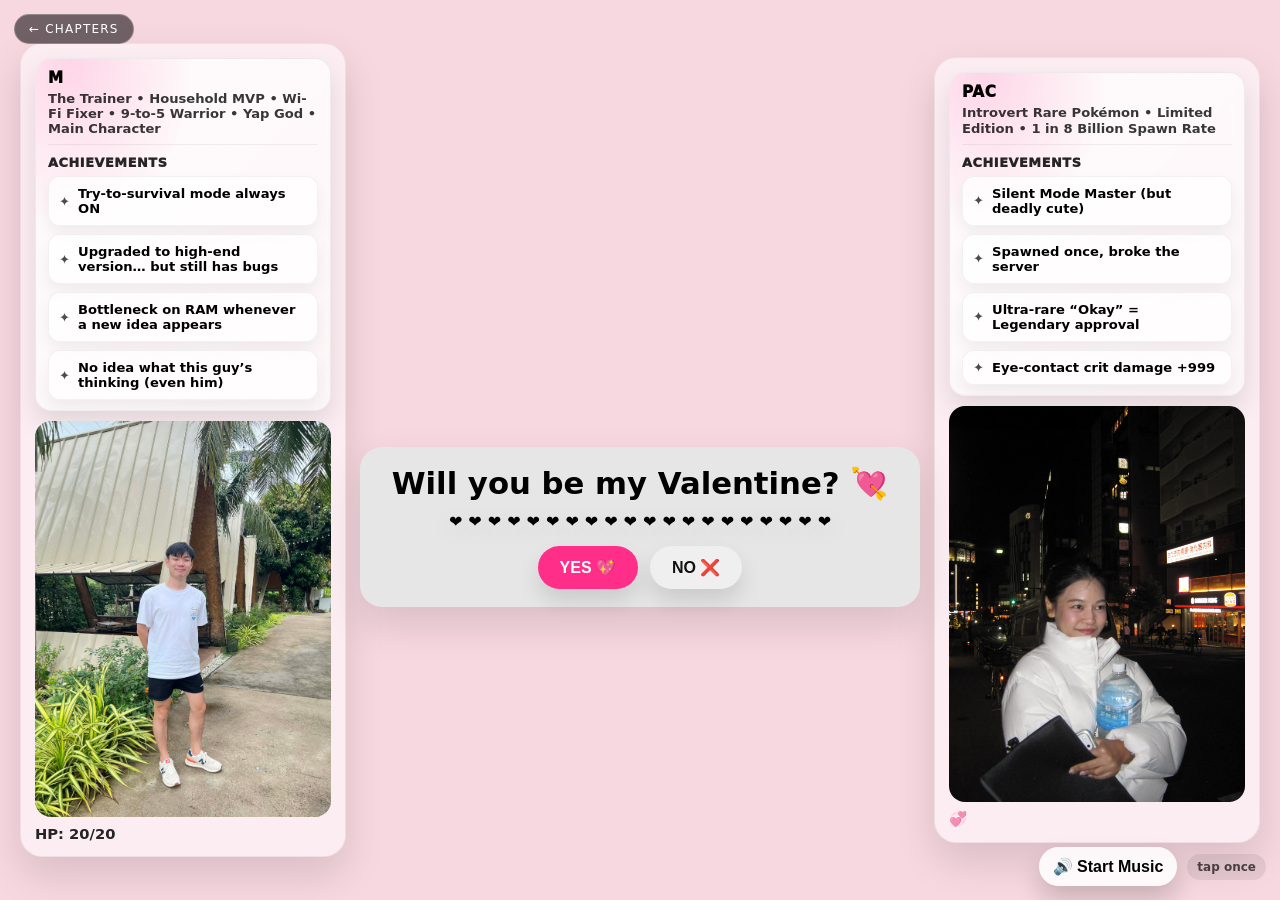
==== chapters/01-valentine/index.html @ fd8ff3a6 "refactor: move valentine page into chapters/01-valentine with rebased asset paths" ====
<!doctype html>
<html lang="en">
<head>
<meta charset="utf-8" />
<meta name="viewport" content="width=device-width,initial-scale=1" />
<title>Be My Valentine 💘</title>

<style>
  :root{
    --bg: #f7d7e0;
    --card: #e6e6e6;
    --pink: #ff2e88;
    --shadow: 0 18px 40px rgba(0,0,0,0.12);
  }

  *{ box-sizing:border-box; }

  body{
    margin:0;
    min-height:100svh;
    background: var(--bg);
    font-family: system-ui, -apple-system, Segoe UI, Roboto, Arial, sans-serif;
    overflow:hidden;
    transition:0.25s;
  }

  /* ===== Stage layout (centered + safe width) ===== */
  .stage{
    position:fixed;
    inset:0;
    display:flex;
    align-items:center;
    justify-content:center;
    padding: 16px;
  }
  .stage-inner{
    width: min(1240px, 100%);
    display:grid;
    grid-template-columns: minmax(260px, 1fr) minmax(320px, 560px) minmax(260px, 1fr);
    align-items:center;
    justify-items:center;
    gap: 14px;
  }

  .side{
    display:flex;
    justify-content:center;
    align-items:center;
    width:100%;
  }

  .person{
    width: min(380px, 100%);
    background: rgba(255,255,255,0.55);
    border: 1px solid rgba(0,0,0,0.06);
    border-radius: 22px;
    padding: 14px;
    box-shadow: var(--shadow);
    transition: opacity .25s ease, filter .25s ease, transform .25s ease;
  }

  .img-wrap img{
    width: 100%;
    height: clamp(260px, 44vh, 420px);
    object-fit: cover;
    border-radius: 16px;
    display:block;
  }

  .label{
    margin-top: 8px;
    font-size: .92rem;
    font-weight: 900;
    opacity: .85;
    display:flex;
    justify-content: space-between;
    align-items:center;
    gap: 10px;
  }

  /* male fades out with HP */
  .faint-1{ opacity:.90; filter: blur(.2px); }
  .faint-2{ opacity:.80; filter: blur(.4px); }
  .faint-3{ opacity:.70; filter: blur(.6px); }
  .faint-4{ opacity:.60; filter: blur(.8px); }
  .faint-5{ opacity:.50; filter: blur(1px); }
  .faint-6{ opacity:.40; filter: blur(1.2px); }
  .faint-7{ opacity:.30; filter: blur(1.4px); transform: scale(.99); }
  .faint-8{ opacity:.20; filter: blur(1.8px); transform: scale(.98); }
  .gone { opacity:0; pointer-events:none; transform: scale(.96); filter: blur(3px); }

  /* ===== Center card ===== */
  .card{
    width: 100%;
    background: var(--card);
    padding: 18px 18px;
    border-radius: 22px;
    box-shadow: var(--shadow);
    text-align:center;
    position:relative;
  }

  h1{
    margin:0 0 12px;
    font-size: clamp(20px, 2.4vw, 36px);
    font-weight: 900;
  }

  /* ===== HUD (compact, clean) ===== */
  .hud{
    margin-bottom: 10px;
    padding: 10px 12px;
    border-radius: 16px;
    background: linear-gradient(135deg, rgba(255,255,255,0.76), rgba(255,255,255,0.50));
    border: 1px solid rgba(0,0,0,0.06);
    backdrop-filter: blur(10px);
    -webkit-backdrop-filter: blur(10px);
    box-shadow: 0 12px 26px rgba(0,0,0,0.10);
    position: relative;
    overflow:hidden;
  }
  .hud::before{
    content:"";
    position:absolute;
    inset:-40px;
    background: radial-gradient(60% 70% at 20% 10%, rgba(255,46,136,0.18), transparent 55%);
    pointer-events:none;
  }
  .hud-top{
    position:relative;
    display:flex;
    flex-direction:column;
    gap: 4px;
    padding-bottom: 8px;
    border-bottom: 1px solid rgba(0,0,0,0.06);
  }
  .hud-name{
    font-weight: 1000;
    font-size: .95rem;
    letter-spacing: .6px;
    text-transform: uppercase;
  }
  .hud-title{
    font-weight: 850;
    font-size: .82rem;
    opacity: .78;
    line-height: 1.15;
  }
  .hud-section{
    position:relative;
    margin-top: 10px;
  }
  .hud-head{
    font-weight: 1000;
    font-size: .80rem;
    letter-spacing: .6px;
    opacity: .85;
    margin-bottom: 6px;
    text-transform: uppercase;
  }

  .hud-list{
    list-style: none;
    padding:0;
    margin:0;
    display:flex;
    flex-direction:column;
    gap:8px;
  }
  .hud-list li{
    font-weight: 850;
    font-size: .82rem;
    padding: 9px 10px;
    border-radius: 12px;
    background: rgba(255,255,255,0.72);
    border: 1px solid rgba(0,0,0,0.05);
    box-shadow: 0 8px 16px rgba(0,0,0,0.06);
    display:flex;
    align-items:center;
    gap:8px;
  }
  .hud-list li::before{
    content:"✦";
    opacity:.7;
  }

  .hp{
    display:flex;
    justify-content:center;
    align-items:center;
    flex-wrap:wrap;
    gap:6px;
    margin: 10px 0 16px;
  }
  .hp span{
    font-size: 16px;
    line-height: 1;
    filter: drop-shadow(0 6px 10px rgba(0,0,0,0.10));
    transition: transform .12s ease, opacity .12s ease;
  }
  .hp .lost{ opacity:.18; transform: scale(.92); }

  .row{
    display:flex;
    gap:12px;
    justify-content:center;
    align-items:center;
    margin-top: 4px;
  }

  button{
    border:0;
    padding:12px 22px;
    font-size:16px;
    border-radius:999px;
    cursor:pointer;
    transition: transform .12s ease, box-shadow .12s ease, opacity .15s ease;
    box-shadow:0 12px 22px rgba(0,0,0,0.12);
    user-select:none;
  }

  #yes{
    background: var(--pink);
    color:#fff;
    font-weight:900;
    transform-origin: center;
    position: relative;
    z-index: 3;
  }

  #no{
    background:#efefef;
    color:#111;
    font-weight:800;
    position: relative;
    z-index: 2;
  }

  /* Shake */
  .shake{ animation:shake 0.25s; }
  @keyframes shake{
    0%{transform:translateX(0)}
    25%{transform:translateX(-7px)}
    50%{transform:translateX(7px)}
    75%{transform:translateX(-7px)}
    100%{transform:translateX(0)}
  }

  /* Hearts pop */
  .heart{
    position: fixed;
    font-size: 18px;
    pointer-events:none;
    animation: floatUp 1.05s ease-out forwards;
    opacity: .9;
    z-index: 99999;
  }
  @keyframes floatUp{
    0%{ transform: translateY(0) scale(1); opacity: .95; }
    100%{ transform: translateY(-90px) scale(1.4); opacity: 0; }
  }

  /* ===== LOADING overlay ===== */
  .final-overlay{
    position: fixed;
    inset: 0;
    background: radial-gradient(circle at center, rgba(255,46,136,0.55) 0%, rgba(0,0,0,0.92) 80%);
    display:flex;
    align-items:center;
    justify-content:center;
    flex-direction:column;
    gap:18px;
    z-index: 9997;
    opacity:0;
    pointer-events:none;
    transition: opacity .25s ease;
  }
  .final-overlay.show{
    opacity:1;
    pointer-events:auto;
  }
  .loading-text{
    color:white;
    font-weight:900;
    font-size: clamp(16px,3.5vw,34px);
    letter-spacing:1px;
    text-align:center;
    padding: 0 14px;
  }
  .heart-beat{
    font-size: 60px;
    animation: beat .8s infinite;
  }
  @keyframes beat{
    0%{transform:scale(1)}
    50%{transform:scale(1.2)}
    100%{transform:scale(1)}
  }

  /* ===== Mobile / small screens ===== */
  @media (max-width: 980px){
    body{ overflow:auto; }
    .stage{ position:relative; inset:auto; min-height:100svh; }
    .stage-inner{
      grid-template-columns: 1fr;
      grid-template-rows: auto auto auto;
      width: min(720px, 100%);
    }
    .card{ width: min(560px, 100%); }
  }

  /* ===== Audio helper (small button) ===== */
  .audio-fab{
    position: fixed;
    right: 14px;
    bottom: 14px;
    z-index: 10000;
    display:flex;
    gap:10px;
    align-items:center;
  }
  .audio-btn{
    border:0;
    border-radius:999px;
    padding:10px 14px;
    font-weight:900;
    cursor:pointer;
    background: rgba(255,255,255,0.88);
    box-shadow: 0 14px 26px rgba(0,0,0,0.18);
  }
  .audio-note{
    font-weight: 900;
    font-size: 12px;
    opacity: .7;
    background: rgba(0,0,0,0.10);
    padding: 6px 10px;
    border-radius: 999px;
  }

  /* ===== NEW: Center column wrapper ===== */
  .center-col{
    width: 100%;
    display:flex;
    flex-direction:column;
    align-items:center;
    gap: 14px;
  }

  /* ===== NEW: Cat Panel (red box area) ===== */
  .cat-panel{
    width: 100%;
    background: rgba(255,255,255,0.62);
    border: 1px solid rgba(0,0,0,0.06);
    border-radius: 22px;
    padding: 14px;
    box-shadow: var(--shadow);
    display:flex;
    align-items:center;
    gap: 14px;

    opacity:0;
    transform: translateY(6px);
    pointer-events:none;
    transition: .18s ease;
  }
  .cat-panel.show{
    opacity:1;
    transform: translateY(0);
  }
  .cat-panel img{
    width: 110px;
    height: 110px;
    border-radius: 18px;
    object-fit: cover;
    border: 1px solid rgba(0,0,0,0.08);
    box-shadow: 0 12px 20px rgba(0,0,0,0.12);
    flex: 0 0 auto;
  }
  .cat-panel .txt{
    min-width:0;
    display:flex;
    flex-direction:column;
    gap: 6px;
  }
  .cat-panel .title{
    font-weight: 1000;
    font-size: 1.05rem;
    line-height: 1.1;
  }
  .cat-panel .line{
    font-weight: 900;
    font-size: 1rem;
    opacity: .85;
    line-height: 1.2;
  }

  @media (max-width: 520px){
    .cat-panel img{ width: 88px; height: 88px; border-radius: 16px; }
    .cat-panel{ padding: 12px; border-radius: 18px; }
  }
</style>
</head>

<body>
  <a class="chapter-back" href="../../index.html?from=01-valentine"
     aria-label="back to chapters">&#8592; chapters</a>
  <style>
    .chapter-back{position:fixed;top:14px;left:14px;z-index:9999;padding:8px 14px;
      border-radius:999px;background:rgba(0,0,0,.55);color:#fff;text-decoration:none;
      font:500 12px/1 ui-sans-serif,system-ui;letter-spacing:.1em;text-transform:uppercase;
      backdrop-filter:blur(6px);border:1px solid rgba(255,255,255,.25)}
    .chapter-back:hover{background:rgba(0,0,0,.8)}
  </style>

  <div class="stage">
    <div class="stage-inner">
      <!-- Left: boy -->
      <div class="side">
        <div class="person" id="boyCard">
          <div class="hud">
            <div class="hud-top">
              <div class="hud-name">M</div>
              <div class="hud-title">The Trainer • Household MVP • Wi-Fi Fixer • 9-to-5 Warrior • Yap God • Main Character</div>
            </div>

            <div class="hud-section">
              <div class="hud-head">Achievements</div>
              <ul class="hud-list" id="boyAch">
                <li>Try-to-survival mode always ON</li>
                <li>Upgraded to high-end version… but still has bugs</li>
                <li>Bottleneck on RAM whenever a new idea appears</li>
                <!-- <li>Doesn’t know what’s going on… still great performance</li> -->
                <li>No idea what this guy’s thinking (even him)</li>
              </ul>
            </div>
          </div>

          <div class="img-wrap">
            <img src="assets/boy.jpg" alt="boy" />
          </div>

          <div class="label" id="hpText">HP: 20/20</div>
        </div>
      </div>

      <!-- Center -->
      <div class="center-col">
        <!-- Cat panel (red box area) -->
        <div class="cat-panel" id="catPanel" aria-live="polite">
          <img id="catPanelImg" src="assets/cat1.jpg" alt="cat" />
          <div class="txt">
            <div class="title" id="catPanelTitle">จิ๋วว รับไม่ด้ายย</div>
            <div class="line" id="catPanelLine"></div>
          </div>
        </div>

        <div class="card" id="card">
          <h1>Will you be my Valentine? 💘</h1>

          <div class="hp" id="hpBar" aria-label="HP hearts"></div>

          <div class="row" id="row">
            <button id="yes">YES 💖</button>
            <button id="no">NO ❌</button>
          </div>
        </div>
      </div>

      <!-- Right: girl -->
      <div class="side">
        <div class="person" id="girlCard">
          <div class="hud">
            <div class="hud-top">
              <div class="hud-name">PAC</div>
              <div class="hud-title">Introvert Rare Pokémon • Limited Edition • 1 in 8 Billion Spawn Rate</div>
            </div>

            <div class="hud-section">
              <div class="hud-head">Achievements</div>
              <ul class="hud-list">
                <li>Silent Mode Master (but deadly cute)</li>
                <li>Spawned once, broke the server</li>
                <li>Ultra-rare “Okay” = Legendary approval</li>
                <li>Eye-contact crit damage +999</li>
              </ul>
            </div>
          </div>

          <div class="img-wrap">
            <img src="assets/girl.jpg" alt="girl" />
          </div>

          <div class="label">
            <span style="opacity:.75;">💞</span>
          </div>
        </div>
      </div>
    </div>
  </div>

  <!-- Loading overlay -->
  <div class="final-overlay" id="finalOverlay">
    <div class="heart-beat">💖</div>
    <div class="loading-text" id="loadingText">...loading</div>
  </div>

  <!-- ===== Audio elements (put files in same folder) =====
       song1.mp3, song2.mp3, song3.mp3, Boom1.mp3, Boom2.mp3 -->
  <audio id="song1" src="assets/song1.mp3" preload="auto" loop></audio>
  <audio id="song2" src="assets/song2.mp3" preload="auto" loop></audio>
  <audio id="song3" src="assets/song3.mp3" preload="auto" loop></audio>

  <audio id="boom1" src="assets/boom1.mp3" preload="auto"></audio>
  <audio id="boom2" src="assets/boom2.mp3" preload="auto"></audio>
  
  <audio id="tingSound" src="assets/ting.mp3" preload="auto"></audio>


  <!-- small helper button for mobile autoplay rules -->
  <div class="audio-fab" id="audioFab">
    <button class="audio-btn" id="audioBtn">🔊 Start Music</button>
    <div class="audio-note">tap once</div>
  </div>

<script>
  const MAX_HP = 20;

  // All media for this chapter lives in ./assets/. Every asset reference in this
  // file goes through ASSETS so the folder can move without a hunt-and-peck edit.
  const ASSETS = "assets/";

  // =========================
  // ✅ Audio engine (DOM-independent)
  // =========================
  const audioState = {
    unlocked: false,
    currentKey: null,
    song: new Audio(),
    boom1: new Audio(ASSETS + "boom1.mp3"),
    boom2: new Audio(ASSETS + "boom2.mp3"),
    pop: new Audio(ASSETS + "pop.mp3"),
    songs: {
      song1: ASSETS + "song1.mp3",
      song2: ASSETS + "song2.mp3",
      song3: ASSETS + "song3.mp3",
    }
  };

  audioState.song.loop = true;
  audioState.song.preload = "auto";
  audioState.song.volume = 0.65;

  audioState.boom1.preload = "auto";
  audioState.boom2.preload = "auto";
  audioState.boom1.volume = 0.95;
  audioState.boom2.volume = 0.95;

  audioState.pop.preload = "auto";
  audioState.pop.volume = 0.8;

  function setFabVisible(visible){
    const fab = document.getElementById("audioFab");
    if (fab) fab.style.display = visible ? "flex" : "none";
  }

  async function unlockAudio(){
    if (audioState.unlocked) return;
    audioState.unlocked = true;

    try{
      audioState.song.src = audioState.songs.song1;
      audioState.song.volume = 0.01;
      await audioState.song.play();
      audioState.song.pause();
      audioState.song.currentTime = 0;
      audioState.song.volume = 0.65;
    }catch(e){}

    setFabVisible(false);
    await playSong("song1");
  }

  async function playSong(key){
    if (!audioState.unlocked) return;
    const url = audioState.songs[key];
    if (!url) return;

    if (audioState.currentKey === key && !audioState.song.paused) return;

    try{
      audioState.song.pause();
      audioState.song.currentTime = 0;
    }catch(e){}

    audioState.song.src = url;
    audioState.currentKey = key;

    try{ await audioState.song.play(); }catch(e){}
  }

  async function fadeOutSong(ms=250){
    const s = audioState.song;
    const start = s.volume ?? 0.65;
    const steps = 14;
    for (let i=0;i<steps;i++){
      s.volume = Math.max(0, start * (1 - (i+1)/steps));
      await new Promise(r=>setTimeout(r, ms/steps));
    }
    try{ s.pause(); }catch(e){}
    s.currentTime = 0;
    s.volume = start;
  }

  function waitForEnded(a, fallbackMs){
    return new Promise(resolve=>{
      let done = false;
      const finish = ()=>{
        if (done) return;
        done = true;
        a.removeEventListener("ended", finish);
        resolve();
      };
      a.addEventListener("ended", finish, {once:true});
      setTimeout(finish, fallbackMs);
    });
  }

  function playPop(){
  if (!audioState.unlocked) return; // กัน autoplay policy
  try{
    audioState.pop.pause();
    audioState.pop.currentTime = 0;
    audioState.pop.play();
  }catch(e){}
}


  async function playBoomSequence(){
    if (!audioState.unlocked) return;

    await fadeOutSong(220);

    try{
      audioState.boom1.currentTime = 0;
      await audioState.boom1.play();
    }catch(e){}
    await waitForEnded(audioState.boom1, 900);

    try{
      audioState.boom2.currentTime = 0;
      await audioState.boom2.play();
    }catch(e){}
    await waitForEnded(audioState.boom2, 900);
  }

  // =========================
  // Existing UI elements (page 1)
  // =========================
  let hp = MAX_HP;
  let noCount = 0;
  let fullMode = false;

  const yesBtn = document.getElementById("yes");
  const noBtn  = document.getElementById("no");
  const boyCard = document.getElementById("boyCard");
  const hpText = document.getElementById("hpText");
  const hpBar = document.getElementById("hpBar");

  // NEW: cat panel refs
  const catPanel = document.getElementById("catPanel");
  const catPanelImg = document.getElementById("catPanelImg");
  const catPanelTitle = document.getElementById("catPanelTitle");
  const catPanelLine = document.getElementById("catPanelLine");

  const messages = [
    "อะไรร 😳",
    "มันไม่ใช่อันนี้อะ 😏",
    "อันนี้ไม่ได้ 😤",
    "บางทีอาจจะต้องลองคิดอีกที 🤔",
    "มือโดนเองใช่ไหม… ใช่ไหม! 😌",
    "กดผิดแหละ เชื่อดิ 😆",
    "ระบบไม่รองรับคำว่า No 🚫",
    "ปุ่ม No กำลังหนีชีวิตอยู่ 🏃",
    "ยังจะพยายามอีกหรอ 😂",
    "รับไม่ได้จริงๆ 😾",
    "No ไม่มีไว้กด มีไว้ให้วิ่ง 😏",
  ];

  // build hearts
  const hearts = [];
  for(let i=0;i<MAX_HP;i++){
    const s = document.createElement("span");
    s.textContent = "❤️";
    hpBar.appendChild(s);
    hearts.push(s);
  }

  function renderHP(){
    hpText.textContent = `HP: ${hp}/${MAX_HP}`;
    for(let i=0;i<MAX_HP;i++){
      hearts[i].classList.toggle("lost", i >= hp);
    }

    boyCard.className = "person";
    const lostCount = MAX_HP - hp;

    if (hp <= 0){
      boyCard.classList.add("gone");
      return;
    }
    const faintLevel = Math.min(8, Math.floor(lostCount / 2));
    if (faintLevel > 0) boyCard.classList.add(`faint-${faintLevel}`);
  }

  // NEW: show message on cat panel (red box area)
  function showMessage(customText=null) {
    const msg = customText ?? messages[Math.floor(Math.random() * messages.length)];

    const catIdx = 1 + Math.floor(Math.random() * 7);
    const title = (catIdx === 5)
      ? "กดไรอ่ะ แอบมองอยู่นะจ๊ะ"
      : "จิ๋วว รับไม่ด้ายย";

    if (catPanelImg) catPanelImg.src = `${ASSETS}cat${catIdx}.jpg`;
    if (catPanelTitle) catPanelTitle.textContent = title;
    if (catPanelLine) catPanelLine.textContent = msg;

    if (catPanel){
      catPanel.classList.add("show");
      clearTimeout(showMessage._t);
      showMessage._t = setTimeout(() => catPanel.classList.remove("show"), 1500);
    }
  }

  function popHeart(x, y){
    const h = document.createElement("div");
    h.className = "heart";
    h.textContent = ["💖","💘","💕","💗"][Math.floor(Math.random()*4)];
    h.style.left = (x ?? window.innerWidth/2) + "px";
    h.style.top  = (y ?? window.innerHeight/2) + "px";
    document.body.appendChild(h);
    setTimeout(() => h.remove(), 1100);
  }

  function ensureNoIsFixed() {
    if (noBtn.dataset.fixed === "1") return;
    const r = noBtn.getBoundingClientRect();
    noBtn.style.position = "fixed";
    noBtn.style.left = r.left + "px";
    noBtn.style.top  = r.top  + "px";
    noBtn.style.transform = "translate(0,0)";
    noBtn.dataset.fixed = "1";
  }

  function moveNo() {
    const bw = Math.max(110, noBtn.offsetWidth);
    const bh = Math.max(46,  noBtn.offsetHeight);
    const pad = 10;

    const cardEl = document.getElementById("card");
    const cardR = cardEl.getBoundingClientRect();

    const SAFE = 44;
    const blocked = {
      left: Math.max(0, cardR.left - SAFE),
      top: Math.max(0, cardR.top - SAFE),
      right: Math.min(window.innerWidth,  cardR.right + SAFE),
      bottom: Math.min(window.innerHeight, cardR.bottom + SAFE),
    };

    const intersectsBlocked = (x, y) => {
      const r = { left: x, top: y, right: x + bw, bottom: y + bh };
      return !(
        r.right < blocked.left ||
        r.left  > blocked.right ||
        r.bottom < blocked.top ||
        r.top  > blocked.bottom
      );
    };

    let x = pad, y = pad, tries = 0;
    const maxTries = 120;

    do {
      x = pad + Math.random() * (window.innerWidth  - bw - pad*2);
      y = pad + Math.random() * (window.innerHeight - bh - pad*2);
      tries++;
    } while (intersectsBlocked(x, y) && tries < maxTries);

    if (tries >= maxTries) {
      x = window.innerWidth - bw - pad;
      y = pad;
    }

    noBtn.style.left = x + "px";
    noBtn.style.top  = y + "px";
  }

  function setYesGrowingVisual() {
    const scale = Math.min(3.2, 1 + (noCount / MAX_HP) * 2.2);
    yesBtn.style.transform = `scale(${scale})`;
  }

  // ✅ 20th NO -> Boom1/Boom2 -> overlay -> page2 + song2
  async function enterHeartGate(){
    fullMode = true;

    noBtn.style.opacity = "0";
    noBtn.style.pointerEvents = "none";
    setTimeout(() => { if (noBtn) noBtn.remove(); }, 250);

    showMessage("หยุดดื้อได้มั้ย… ตู้มมม 💥");

    await playBoomSequence();

    const overlay = document.getElementById("finalOverlay");
    const loadingText = document.getElementById("loadingText");
    loadingText.textContent = "ตู้มมมมมมมมมมมมมมมม..";
    overlay.classList.add("show");

    setTimeout(async ()=>{
      overlay.classList.remove("show");
      await playSong("song2");
      showHeartChoiceScreen();
    }, 900);
  }

  function showHeartChoiceScreen(){
    document.body.innerHTML = `
      <style>
        :root{
          --cream:#f3dfcf;
          --tile: clamp(46px, 7.2vw, 96px);
          --gap: clamp(10px, 1.2vw, 14px);
        }
        body{
          margin:0;
          min-height:100svh;
          background: var(--cream);
          display:flex;
          align-items:center;
          justify-content:center;
          flex-direction:column;
          font-family: system-ui, -apple-system, Segoe UI, Roboto, Arial, sans-serif;
          overflow:hidden;
        }
        .wrap{
          width:min(1020px, 96vw);
          display:flex;
          flex-direction:column;
          align-items:center;
          justify-content:center;
          gap: 18px;
          padding: 18px 12px;
        }

        .heart-area{
          width: min(calc(8 * var(--tile) + 7 * var(--gap) + 32px), 96vw);
          margin: 0 auto;
          max-width: 96vw;
          display:flex;
          align-items:center;
          justify-content:center;
        }

        .heart-grid{
          transform: translateX(calc(-0.5 * (var(--tile) + var(--gap))));
          display:grid;
          grid-template-columns: repeat(8, var(--tile));
          grid-template-rows: repeat(5, var(--tile));
          gap: var(--gap);
          padding: 16px;
          border-radius: 28px;
          filter: drop-shadow(0 22px 40px rgba(0,0,0,0.20));
        }

        .cell{
          width: var(--tile);
          height: var(--tile);
          border-radius: 18px;
          overflow:hidden;
          opacity:0;
          transform: translateY(10px) scale(.96);
          box-shadow: 0 14px 26px rgba(0,0,0,.22);
          border: 1px solid rgba(255,255,255,0.12);
          animation: popIn .55s ease-out forwards;
          background: rgba(255,255,255,0.22);
        }
        .cell img{ width:100%; height:100%; object-fit:cover; display:block; }
        @keyframes popIn{ to { opacity:1; transform: translateY(0) scale(1); } }

        .caption{
          width: min(calc(8 * var(--tile) + 7 * var(--gap) + 32px), 96vw);
          margin: 0 auto;
          text-align:center;
          font-weight: 900;
          font-size: clamp(14px, 2.1vw, 18px);
          line-height: 1.55;
          color: rgba(0,0,0,0.78);
          padding: 0 12px;
        }

        .cta{
          width: min(calc(8 * var(--tile) + 7 * var(--gap) + 32px), 96vw);
          margin: 0 auto;
          display: flex;
          justify-content: center;
        }
        .yesBtn{
          border:0;
          padding: 16px 46px;
          font-size: clamp(18px, 2.8vw, 28px);
          border-radius: 999px;
          cursor:pointer;
          background:#ff2e88;
          color:#fff;
          font-weight: 1000;
          box-shadow: 0 22px 44px rgba(0,0,0,.20);
          transition: transform .15s ease;
        }
        .yesBtn:hover{ transform: scale(1.06); }

        /* ===== Glitter Snow (Page 2) ===== */
        .glitter-layer{
          position: fixed;
          inset: 0;
          pointer-events: none;
          overflow: hidden;
          z-index: 99999;
        }

        .glitter{
          position: absolute;
          top: -16px;
          width: var(--s);
          height: var(--s);
          border-radius: 50%;
          background: radial-gradient(circle at 30% 30%,
            rgba(255,255,255,1) 0%,
            rgba(255,255,255,0.65) 35%,
            rgba(255,255,255,0.10) 70%,
            rgba(255,255,255,0) 100%);
          filter: drop-shadow(0 10px 18px rgba(0,0,0,0.18));
          opacity: var(--o);
          animation: fall var(--d) linear infinite;
          transform: translateX(var(--x));
        }

        .glitter::after{
          content:"";
          position:absolute;
          inset: -40%;
          border-radius: 50%;
          background: conic-gradient(
            from 0deg,
            rgba(255,255,255,0.0),
            rgba(255,255,255,0.8),
            rgba(255,255,255,0.0),
            rgba(255,255,255,0.8),
            rgba(255,255,255,0.0)
          );
          opacity: .35;
          animation: twinkle var(--t) ease-in-out infinite;
        }

        @keyframes fall{
          0%   { transform: translateX(var(--x)) translateY(-20px) rotate(0deg); }
          100% { transform: translateX(calc(var(--x) + var(--drift))) translateY(110vh) rotate(360deg); }
        }

        @keyframes twinkle{
          0%,100% { transform: rotate(0deg) scale(0.9); opacity: .25; }
          50%     { transform: rotate(160deg) scale(1.15); opacity: .55; }
        }

      </style>

      <div class="wrap">
        <div class="glitter-layer" id="glitterLayer"></div>
        <div class="heart-area">
          <div class="heart-grid">
            ${buildHeart24CellsHTML()}
          </div>
        </div>

        <div class="caption">
          ไปกันต่อนะคะ มาถึงขนาดนี้แล้ว จับมือกันไปทุกๆ ปีเลย 🤍<br>
          Final Choice Unlocked. Proceed? 🤍
        </div>

        <div class="cta">
          <button class="yesBtn" id="heartYes">YES 🤍</button>
        </div>
      </div>
    `;

    function startGlitterSnow(){
      const layer = document.getElementById("glitterLayer");
      if (!layer) return;

      // ล้างก่อนกันซ้อน
      layer.innerHTML = "";

      // ปริมาณกลิตเตอร์ (ปรับได้)
      const count = 46;

      for(let i=0;i<count;i++){
        const g = document.createElement("div");
        g.className = "glitter";

        // สุ่มค่าให้ดูธรรมชาติ
        const size = 6 + Math.random()*10;         // 6-16px
        const opacity = 0.35 + Math.random()*0.55; // 0.35-0.9
        const duration = 6 + Math.random()*8;      // 6-14s
        const tw = 1.2 + Math.random()*2.6;        // twinkle speed
        const x = Math.random()*100;               // %
        const drift = (-40 + Math.random()*80) + "px"; // -40..40px

        g.style.setProperty("--s", size + "px");
        g.style.setProperty("--o", opacity);
        g.style.setProperty("--d", duration + "s");
        g.style.setProperty("--t", tw + "s");
        g.style.setProperty("--x", x + "vw");
        g.style.setProperty("--drift", drift);

        // ทำให้ไม่ตกพร้อมกันหมด
        g.style.animationDelay = (-Math.random()*duration) + "s";

        layer.appendChild(g);
      }
    }

    // ✅ เรียกใช้ทันทีเมื่อเข้าหน้า 2
    startGlitterSnow();


    document.getElementById("heartYes").addEventListener("click", async ()=>{
      await playSong("song3");
      showFinalPage();
    });
  }

  function buildHeart24CellsHTML(){
    const final24 = [
      [3,1],[4,1],[6,1],[7,1],
      [2,2],[3,2],[4,2],[5,2],[6,2],[7,2],[8,2],
      [2,3],[3,3],[4,3],[5,3],[6,3],[7,3],[8,3],
      [3,4],[4,4],[5,4],[6,4],[7,4],
      [5,5]
    ];

    return final24.map((pos, idx)=>{
      const [c,r] = pos;
      const delay = idx * 0.06;
      return `
        <div class="cell" style="grid-column:${c};grid-row:${r};animation-delay:${delay}s">
          <img src="${ASSETS}${idx+1}.jpg" alt="p${idx+1}">
        </div>
      `;
    }).join("");
  }

function showFinalPage(){
  document.body.innerHTML = `
    <style>
      .glitter-container{
        position:fixed;
        inset:0;
        pointer-events:none;
        overflow:hidden;
        z-index:5;
      }

      .glitter{
        position:absolute;
        top:-20px;
        width:6px;
        height:6px;
        background:white;
        border-radius:50%;
        opacity:.8;
        filter: blur(.5px);
        animation: fall linear forwards;
      }

      @keyframes fall{
        to{
          transform: translateY(110vh) translateX(var(--drift));
          opacity:0;
        }
      }
    </style>

    <div style="
      position:fixed; inset:0; background:#000;
      display:flex; align-items:center; justify-content:center;
      padding:16px; flex-direction:column;
    ">

      <!-- Glitter Layer -->
      <div class="glitter-container" id="glitterLayer"></div>

      <div style="
        position:fixed; 
        top:18px; 
        left:50%; 
        transform:translateX(-50%);
        color:#fff; 
        font-weight:900; 
        font-size:clamp(18px,3.2vw,34px);
        text-align:center; 
        padding:12px 18px; 
        border-radius:16px;
        background:rgba(0,0,0,0.45); 
        backdrop-filter:blur(8px);
      ">
       💖 Happy Valentine’s นะคะ
      </div>

      <div id="fridgeMsg" style="
        position:fixed;
        bottom:30px;
        left:50%;
        transform:translateX(-50%);
        color:#fff;
        font-weight:900;
        font-size:clamp(16px,2.6vw,26px);
        text-align:center;
        padding:14px 20px;
        border-radius:18px;
        background:linear-gradient(135deg,#ff2e88,#ff7bb8);
        box-shadow:0 18px 40px rgba(255,46,136,.45);
        opacity:0;
        transition:opacity 1.2s ease, transform 1.2s ease;
      ">
        ไปเปิดตู้เย็นสิคะะะ 🤍✨
      </div>

      <img src="assets/couple.jpg" alt="valentine"
           style="
            max-width:min(1100px,96vw); 
            max-height:86vh; 
            border-radius:22px;
            object-fit:contain; 
            box-shadow:0 22px 60px rgba(0,0,0,0.55);
           " />

      <audio id="tingSound" src="assets/ting.mp3" preload="auto"></audio>

    </div>
  `;

  // ✨ Glitter Generator
  const layer = document.getElementById("glitterLayer");

  setInterval(()=>{
    const g = document.createElement("div");
    g.className = "glitter";

    const size = Math.random()*6 + 4;
    g.style.width = size + "px";
    g.style.height = size + "px";

    g.style.left = Math.random()*100 + "vw";
    g.style.animationDuration = (Math.random()*3 + 4) + "s";
    g.style.setProperty("--drift",(Math.random()*80 - 40) + "px");

    layer.appendChild(g);

    setTimeout(()=>g.remove(),8000);
  },120);

  // ✨ 2 วิ → ข้อความโผล่
  setTimeout(()=>{
    const msg = document.getElementById("fridgeMsg");
    msg.style.opacity = "1";
    msg.style.transform = "translateX(-50%) translateY(-6px)";
  },5000);

  // 🔔 4 วิ → เสียงติ๊ง
  setTimeout(()=>{
    const ting = document.getElementById("tingSound");
    if(ting){
      ting.volume = 0.9;
      ting.play().catch(()=>{});
    }
  },5000);
}



  function onNo(e){
    if (fullMode) return;

    noCount++;
    hp = Math.max(0, MAX_HP - noCount);
    renderHP();

    showMessage();
    playPop();

    document.body.classList.add("shake");
    setTimeout(()=>document.body.classList.remove("shake"), 220);

    document.body.style.background = `hsl(${Math.random()*360}, 85%, 90%)`;

    setYesGrowingVisual();
    ensureNoIsFixed();
    moveNo();

    popHeart(e?.clientX ?? window.innerWidth/2, e?.clientY ?? window.innerHeight/2);

    if (noCount >= MAX_HP) enterHeartGate();
  }

  // init
  renderHP();

  noBtn.addEventListener("mouseenter", onNo);
  noBtn.addEventListener("mousedown", (e)=>{ e.preventDefault(); onNo(e); });
  noBtn.addEventListener("click", onNo);
  noBtn.addEventListener("touchstart", (e)=>{ e.preventDefault(); onNo(e); }, {passive:false});

  yesBtn.addEventListener("click", async ()=>{
    if (!audioState.unlocked) await unlockAudio(); // เผื่อยังไม่กด Start Music
    await playSong("song2");
    showHeartChoiceScreen();
  });

  window.addEventListener("resize", ()=>{
    if (noBtn && noBtn.dataset.fixed === "1") moveNo();
  });

  // ===== hook audio button =====
  const audioBtn = document.getElementById("audioBtn");
  if (audioBtn) audioBtn.addEventListener("click", unlockAudio);

  // also unlock on first user interaction (fallback)
  window.addEventListener("pointerdown", ()=>{ if(!audioState.unlocked) unlockAudio(); }, {once:true});
</script>

</body>
</html>
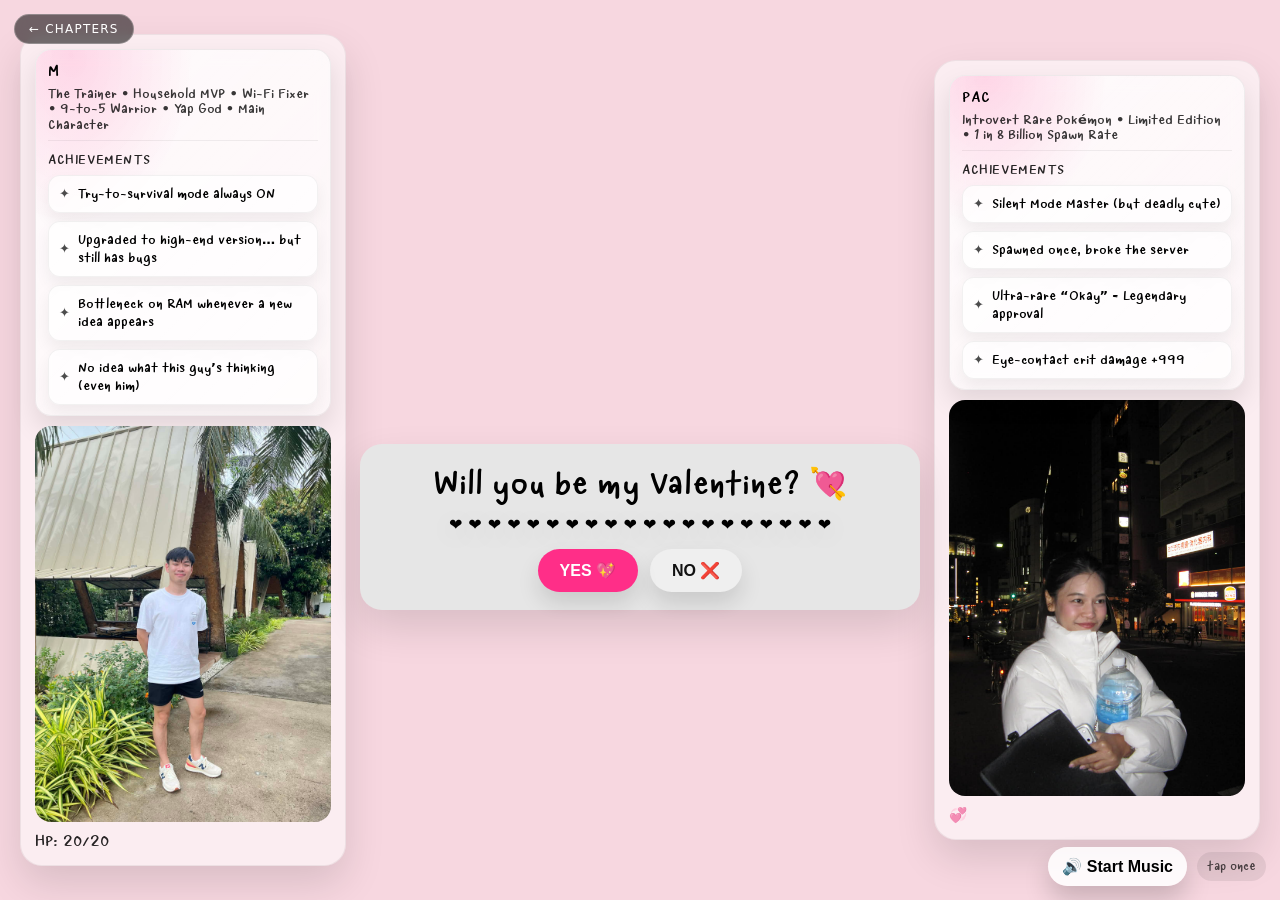
==== commit 43045a7a: "Rename chapter 2 to bring-m-home, add camera/webcam ending, reorganize assets Replaces the old 02-bi" ====
--- a/chapters/01-valentine/index.html
+++ b/chapters/01-valentine/index.html
@@ -5,12 +5,24 @@
 <meta name="viewport" content="width=device-width,initial-scale=1" />
 <title>Be My Valentine 💘</title>
 
+<!-- The type, shared with the hub. This chapter is almost entirely Thai, so it is
+     the page that most needed it: the whole conversation was setting in whatever
+     system face the device happened to have. -->
+<link rel="stylesheet" href="../../shared/fonts.css" />
+
 <style>
   :root{
     --bg: #f7d7e0;
     --card: #e6e6e6;
     --pink: #ff2e88;
     --shadow: 0 18px 40px rgba(0,0,0,0.12);
+    /*
+     * iannnnn-DOG first, then the old stack untouched behind it. fonts.css scopes
+     * the face to U+0020-00FF and U+0E00-0E7F, so it claims the Thai and the
+     * English both — which is the point here, since the two are mixed inside single
+     * chat bubbles and a per-glyph switch between two faces looked like a bug.
+     */
+    --th: "iannnnn-DOG", system-ui, -apple-system, Segoe UI, Roboto, Arial, sans-serif;
   }
 
   *{ box-sizing:border-box; }
@@ -19,7 +31,7 @@
     margin:0;
     min-height:100svh;
     background: var(--bg);
-    font-family: system-ui, -apple-system, Segoe UI, Roboto, Arial, sans-serif;
+    font-family: var(--th);
     overflow:hidden;
     transition:0.25s;
   }
@@ -402,7 +414,8 @@
 </head>
 
 <body>
-  <a class="chapter-back" href="../../index.html?from=01-valentine"
+  <a class="chapter-back" href="../../"
+     onclick="sessionStorage.setItem('mybabe:returnFrom','01-valentine')"
      aria-label="back to chapters">&#8592; chapters</a>
   <style>
     .chapter-back{position:fixed;top:14px;left:14px;z-index:9999;padding:8px 14px;
@@ -841,7 +854,7 @@
           align-items:center;
           justify-content:center;
           flex-direction:column;
-          font-family: system-ui, -apple-system, Segoe UI, Roboto, Arial, sans-serif;
+          font-family: var(--th);
           overflow:hidden;
         }
         .wrap{
--- a/shared/fonts.css
+++ b/shared/fonts.css
@@ -0,0 +1,68 @@
+/*
+ * Two display faces, split by script: Pinyon Script for Latin, iannnnn-DOG for
+ * Thai. Both are scoped with `unicode-range`, so a heading mixing English and
+ * Thai picks the right face per glyph automatically and neither stack needs to
+ * know which language a title happens to be in.
+ *
+ * Pinyon Script is self-hosted rather than linked from Google's CDN: the page
+ * then works with no network and makes no third-party request. Taken from Google
+ * Fonts (the canonical source for it) under the SIL Open Font License — see
+ * fonts/OFL.txt.
+ */
+@font-face {
+  font-family: "Pinyon Script";
+  src: url("fonts/pinyon-script-latin.woff2") format("woff2");
+  font-weight: 400;
+  font-style: normal;
+  font-display: swap;
+  unicode-range: U+0000-00FF, U+0131, U+0152-0153, U+02BB-02BC, U+02C6, U+02DA,
+                 U+02DC, U+2000-206F, U+2122, U+2212, U+FEFF, U+FFFD;
+}
+
+@font-face {
+  font-family: "Pinyon Script";
+  src: url("fonts/pinyon-script-latin-ext.woff2") format("woff2");
+  font-weight: 400;
+  font-style: normal;
+  font-display: swap;
+  unicode-range: U+0100-02BA, U+02BD-02C5, U+02C7-02CC, U+02CE-02D7, U+02DD-02FF,
+                 U+1E00-1E9F, U+1EF2-1EFF, U+2020, U+20A0-20AB, U+20AD-20C0,
+                 U+2113, U+2C60-2C7F, U+A720-A7FF;
+}
+
+/*
+ * Thai display face: iannnnn-DOG (หมา), from f0nt.com. Converted from the
+ * released ttf to woff2, which halved it — 115KB to 46KB per weight.
+ *
+ * Two static weights, declared separately. NOT one face with `font-weight: 400
+ * 700`: that syntax describes a variable font's axis, and claiming a range a
+ * static file does not have makes the browser synthesise the weights it was
+ * promised instead of using the real Bold that shipped alongside.
+ *
+ * `unicode-range` covers Latin AND Thai, because iannnnn-DOG ships all 95 Basic
+ * Latin glyphs — so a line like "กด spacebar" is one typeface throughout instead
+ * of Thai in a handwritten face and the English word in the system sans.
+ *
+ * The hub's title is unaffected: Pinyon Script sits BEFORE iannnnn-DOG in
+ * --serif, so it still claims Latin there. Order in the stack decides, not this.
+ *
+ * The released zip also has a Light weight, not shipped here — nothing on the
+ * site asks for 300, and it would be a third file downloaded for nothing.
+ */
+@font-face {
+  font-family: "iannnnn-DOG";
+  src: url("fonts/iannnnn-DOG-regular.woff2") format("woff2");
+  font-weight: 400;
+  font-style: normal;
+  font-display: swap;
+  unicode-range: U+0020-00FF, U+0E00-0E7F;
+}
+
+@font-face {
+  font-family: "iannnnn-DOG";
+  src: url("fonts/iannnnn-DOG-bold.woff2") format("woff2");
+  font-weight: 700;
+  font-style: normal;
+  font-display: swap;
+  unicode-range: U+0020-00FF, U+0E00-0E7F;
+}
